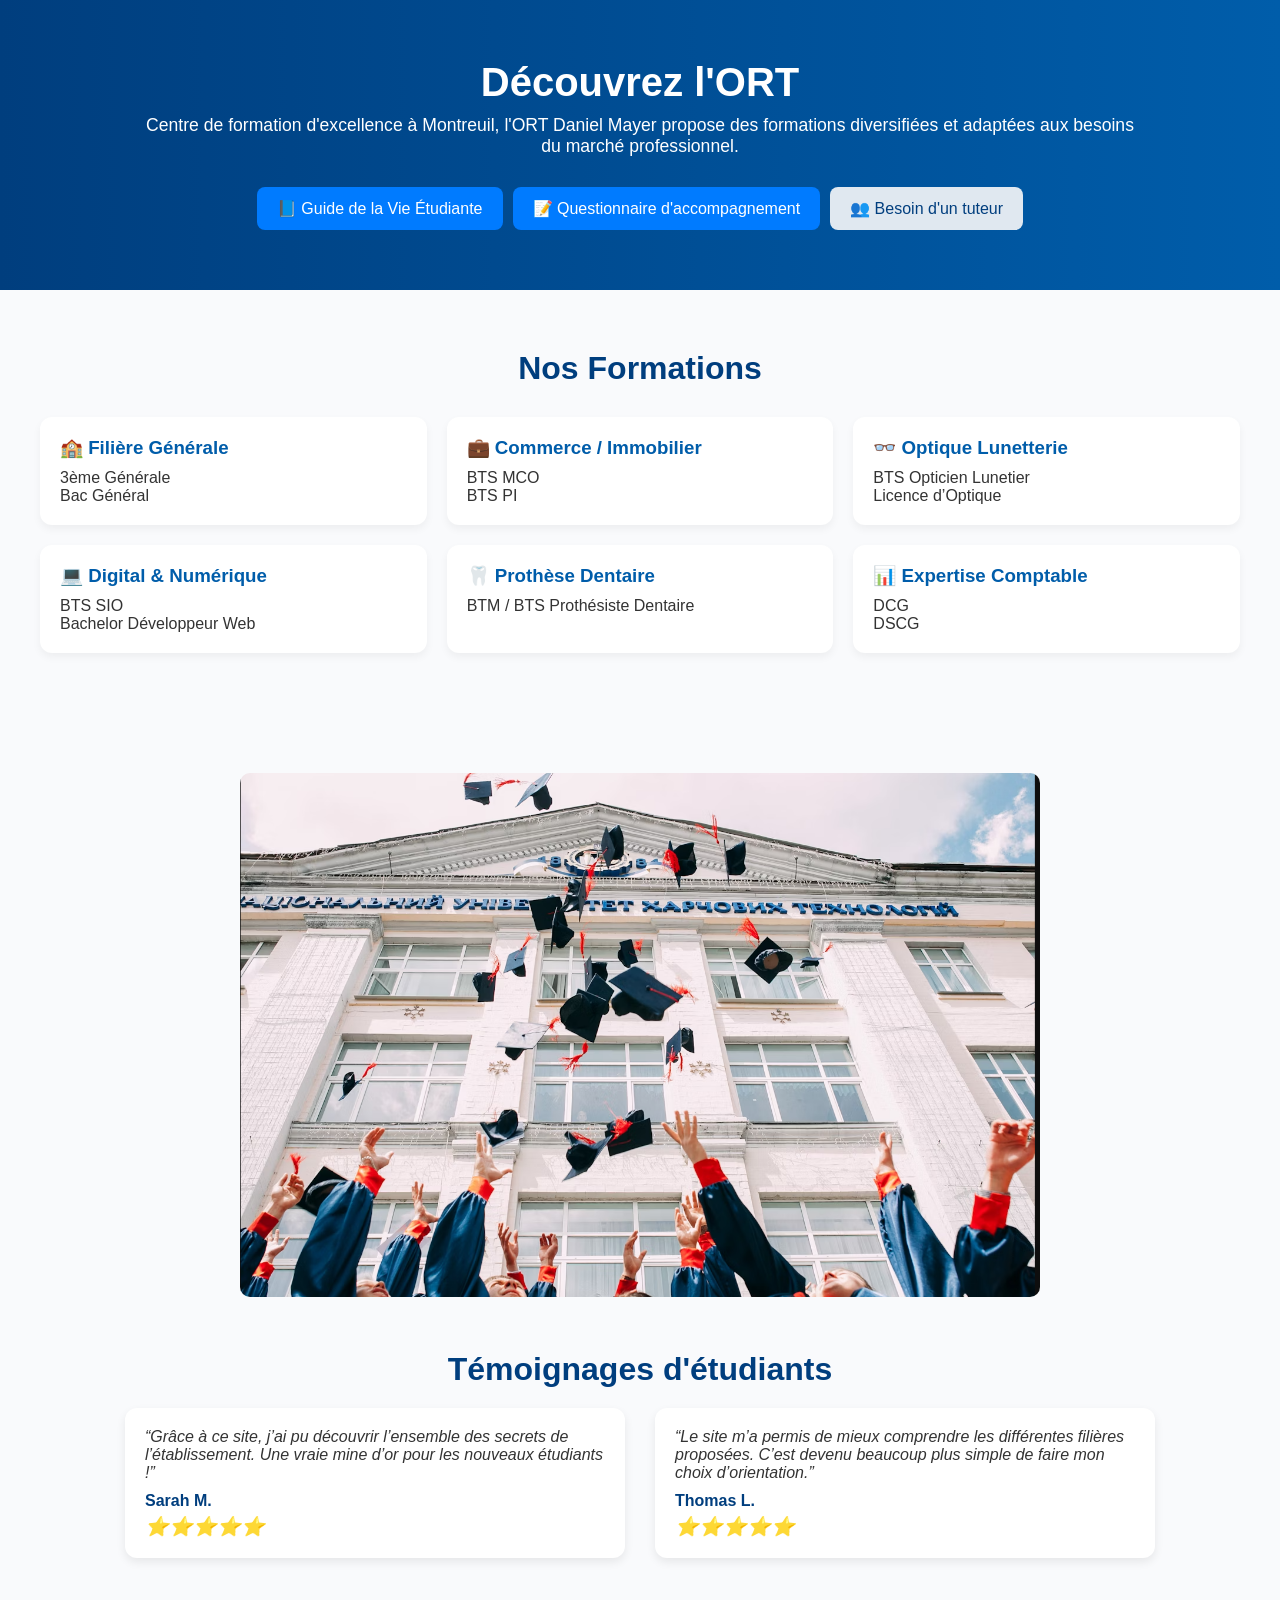
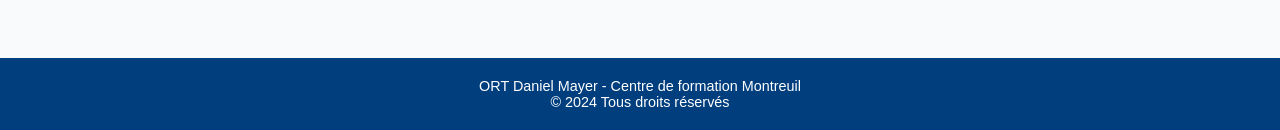
==== HTML/bienvenue.html @ fadaf220 "upt" ====
<!DOCTYPE html>
<html lang="fr">
<head>
  <meta charset="UTF-8" />
  <meta name="viewport" content="width=device-width, initial-scale=1.0" />
  <title>ORT Montreuil</title>
  <link rel="stylesheet" href="../CSS/style.css" />
</head>
<body>

  <header class="hero">
    <h1>Découvrez l'ORT</h1>
    <p>
      Centre de formation d'excellence à Montreuil, l'ORT Daniel Mayer propose des formations diversifiées et adaptées aux besoins du marché professionnel.
    </p>
    <div class="cta-buttons">
      <a href="#" class="btn">📘 Guide de la Vie Étudiante</a>
      <a href="#" class="btn">📝 Questionnaire d'accompagnement</a>
      <a href="#" class="btn secondary">👥 Besoin d'un tuteur</a>
    </div>
  </header>

  <section class="formations">
    <h2>Nos Formations</h2>
    <div class="cards">
      <div class="card">
        <h3>🏫 Filière Générale</h3>
        <p>3ème Générale<br>Bac Général</p>
      </div>
      <div class="card">
        <h3>💼 Commerce / Immobilier</h3>
        <p>BTS MCO<br>BTS PI</p>
      </div>
      <div class="card">
        <h3>👓 Optique Lunetterie</h3>
        <p>BTS Opticien Lunetier<br>Licence d’Optique</p>
      </div>
      <div class="card">
        <h3>💻 Digital & Numérique</h3>
        <p>BTS SIO<br>Bachelor Développeur Web</p>
      </div>
      <div class="card">
        <h3>🦷 Prothèse Dentaire</h3>
        <p>BTM / BTS Prothésiste Dentaire</p>
      </div>
      <div class="card">
        <h3>📊 Expertise Comptable</h3>
        <p>DCG<br>DSCG</p>
      </div>
    </div>
  </section>
  <section class="temoignages">
  <img src="../IMG/Capture d'écran 2025-05-14 122401.png" alt="Remise de diplômes" class="temo-photo">
  
  <h2>Témoignages d'étudiants</h2>

  <div class="temo-cards">
    <div class="temo-card">
      <p>“Grâce à ce site, j’ai pu découvrir l’ensemble des secrets de l’établissement. Une vraie mine d’or pour les nouveaux étudiants !”</p>
      <strong>Sarah M.</strong>
      <div class="stars">⭐⭐⭐⭐⭐</div>
    </div>

    <div class="temo-card">
      <p>“Le site m’a permis de mieux comprendre les différentes filières proposées. C’est devenu beaucoup plus simple de faire mon choix d’orientation.”</p>
      <strong>Thomas L.</strong>
      <div class="stars">⭐⭐⭐⭐⭐</div>
    </div>
  </div>
</section>


  <footer>
    <p>ORT Daniel Mayer - Centre de formation Montreuil</p>
    <p>&copy; 2024 Tous droits réservés</p>
  </footer>

</body>
</html>
---- CSS/style.css ----
/* Reset de base */
* {
  margin: 0;
  padding: 0;
  box-sizing: border-box;
}

body {
  font-family: 'Segoe UI', sans-serif;
  background-color: #f9fafc;
  color: #333;
}

/* Bandeau principal */
.hero {
  background: linear-gradient(90deg, #003e7e, #005DAA);
  color: white;
  padding: 60px 20px;
  text-align: center;
}

.hero h1 {
  font-size: 2.5rem;
  margin-bottom: 10px;
}

.hero p {
  font-size: 1.1rem;
  max-width: 1000px; /* élargi */
  margin: 0 auto 30px;
}

.cta-buttons {
  display: flex;
  flex-wrap: wrap;
  gap: 10px;
  justify-content: center;
}

.btn {
  background-color: #007BFF;
  color: white;
  padding: 12px 20px;
  border-radius: 8px;
  text-decoration: none;
  font-weight: 500;
  transition: background 0.3s ease;
}

.btn:hover {
  background-color: #005DAA;
}

.btn.secondary {
  background-color: #e0e8f0;
  color: #003e7e;
}

/* Section Formations */
.formations {
  padding: 60px 20px;
  text-align: center;
}

.formations h2 {
  font-size: 2rem;
  color: #003e7e;
  margin-bottom: 30px;
}

.cards {
  display: grid;
  grid-template-columns: repeat(auto-fit, minmax(300px, 1fr)); /* plus large */
  gap: 20px;
  max-width: 1300px; /* élargi */
  margin: 0 auto;
  padding: 0 20px;
}

.card {
  background-color: #fff;
  border-radius: 12px;
  padding: 20px;
  box-shadow: 0 4px 8px rgba(0,0,0,0.05);
  text-align: left;
}

.card h3 {
  color: #005DAA;
  margin-bottom: 10px;
}

/* Témoignages */
.temoignages {
  padding: 60px 20px;
  text-align: center;
  background-color: #f9fafc;
}

.temoignages h2 {
  color: #003e7e;
  font-size: 2rem;
  margin: 20px 0;
}

.temo-photo {
  width: 100%;
  max-width: 800px;
  border-radius: 10px;
  margin-bottom: 30px;
  object-fit: cover;
  height: auto;
}

.temo-cards {
  display: flex;
  flex-wrap: wrap;
  gap: 30px;
  justify-content: center;
  max-width: 1300px; /* élargi */
  margin: 0 auto;
  padding: 0 20px;
}

.temo-card {
  background-color: #fff;
  max-width: 500px; /* élargi légèrement */
  padding: 20px;
  border-radius: 12px;
  box-shadow: 0 4px 10px rgba(0,0,0,0.08);
  text-align: left;
  font-style: italic;
}

.temo-card strong {
  display: block;
  margin-top: 10px;
  font-style: normal;
  color: #003e7e;
}

.stars {
  color: #f6b600;
  font-size: 1.2rem;
  margin-top: 5px;
}

/* Footer */
footer {
  background-color: #003e7e;
  color: white;
  text-align: center;
  padding: 20px 10px;
  margin-top: 40px;
  font-size: 0.9rem;
}

/* Responsive */
@media (max-width: 600px) {
  .hero h1 {
    font-size: 2rem;
  }

  .btn {
    width: 100%;
    text-align: center;
  }

  .temo-cards {
    flex-direction: column;
    align-items: center;
  }
}
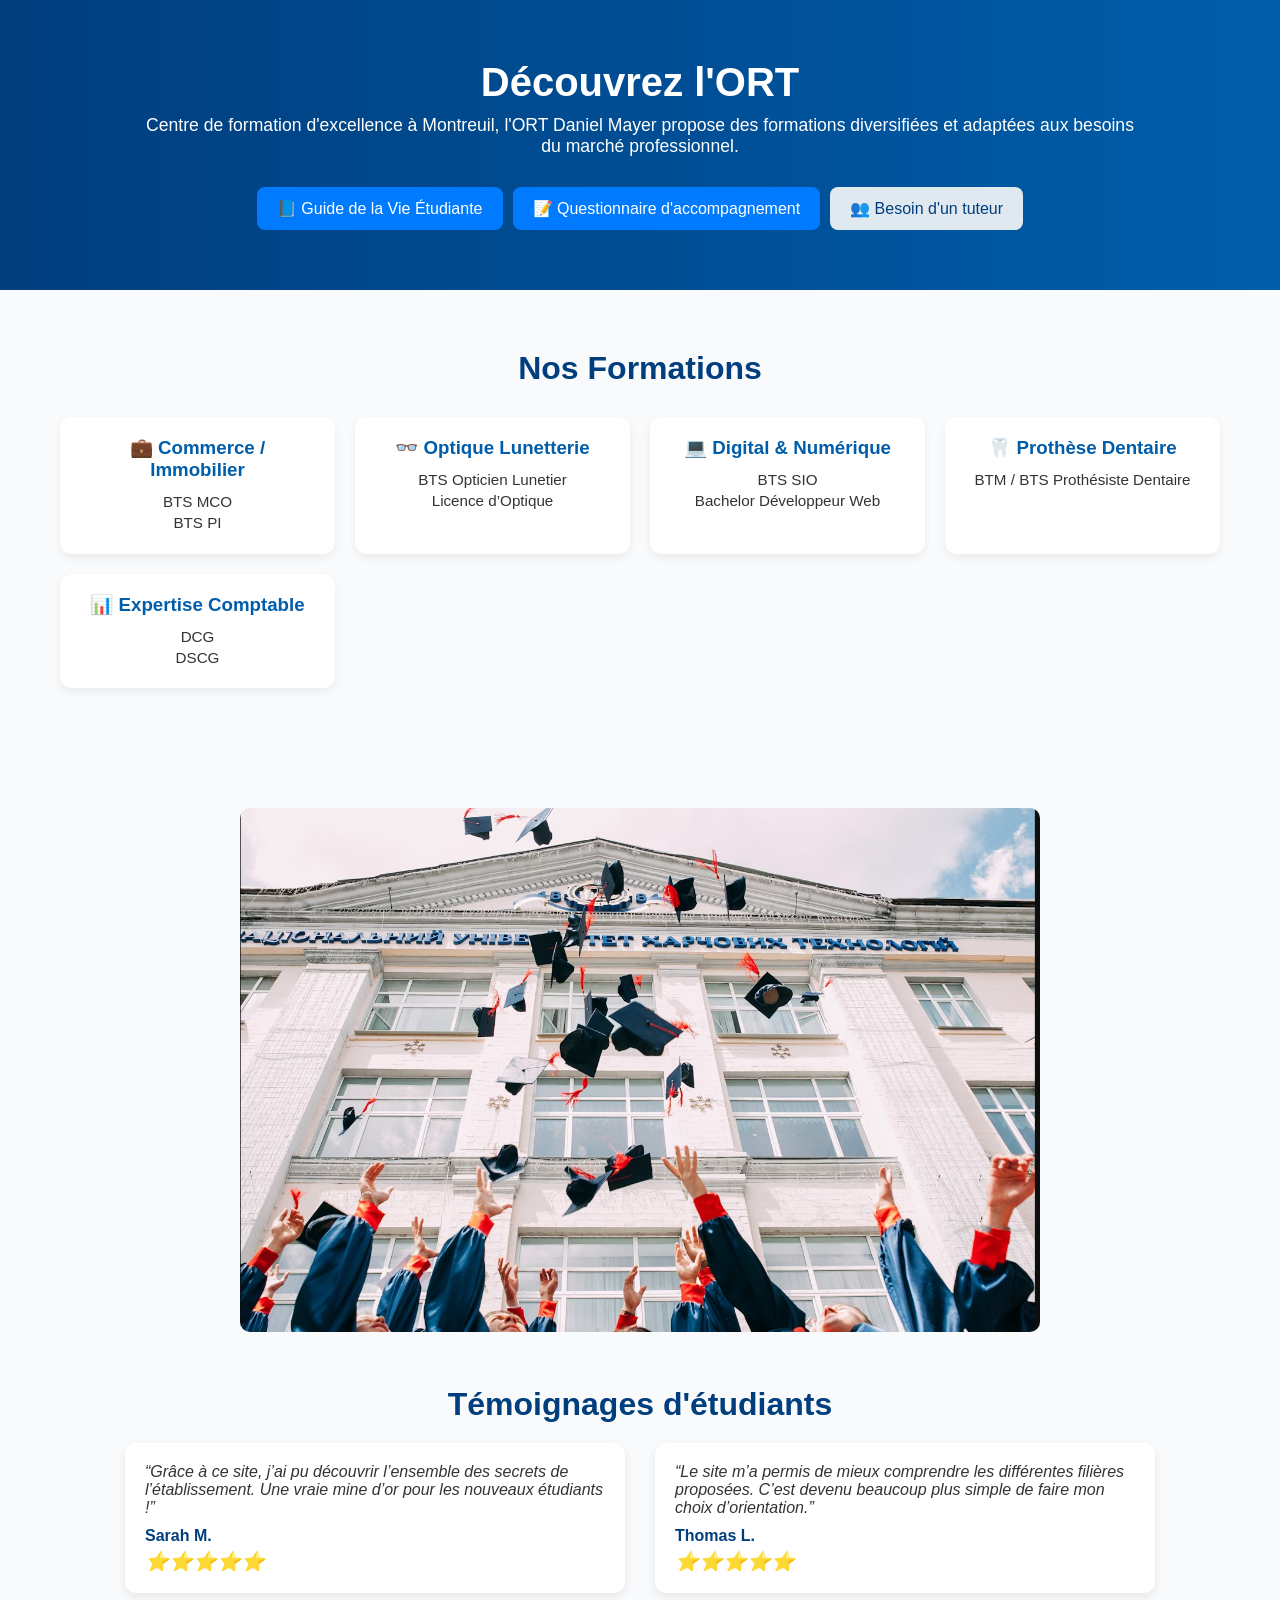
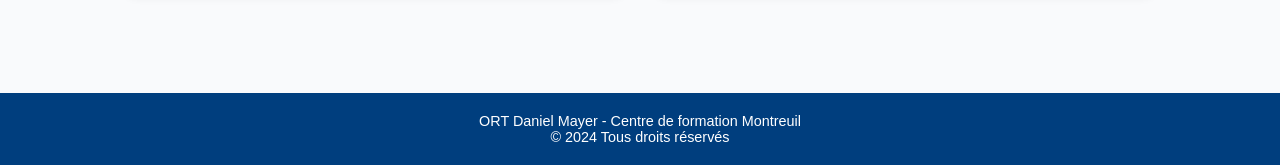
==== commit 13b4f5ab: "upt" ====
--- a/HTML/bienvenue.html
+++ b/HTML/bienvenue.html
@@ -4,7 +4,7 @@
   <meta charset="UTF-8" />
   <meta name="viewport" content="width=device-width, initial-scale=1.0" />
   <title>ORT Montreuil</title>
-  <link rel="stylesheet" href="../CSS/style.css" />
+  <link rel="stylesheet" href="../CSS/bienvenue.css" />
 </head>
 <body>
 
@@ -14,41 +14,44 @@
       Centre de formation d'excellence à Montreuil, l'ORT Daniel Mayer propose des formations diversifiées et adaptées aux besoins du marché professionnel.
     </p>
     <div class="cta-buttons">
-      <a href="#" class="btn">📘 Guide de la Vie Étudiante</a>
-      <a href="#" class="btn">📝 Questionnaire d'accompagnement</a>
-      <a href="#" class="btn secondary">👥 Besoin d'un tuteur</a>
+      <a href="../HTML/vieetudiante.html" class="btn">📘 Guide de la Vie Étudiante</a>
+      <a href="../HTML/questionnaire.html" class="btn">📝 Questionnaire d'accompagnement</a>
+      <a href="../HTML/tuteur.html" class="btn secondary">👥 Besoin d'un tuteur</a>
     </div>
   </header>
 
-  <section class="formations">
-    <h2>Nos Formations</h2>
-    <div class="cards">
-      <div class="card">
-        <h3>🏫 Filière Générale</h3>
-        <p>3ème Générale<br>Bac Général</p>
-      </div>
-      <div class="card">
-        <h3>💼 Commerce / Immobilier</h3>
-        <p>BTS MCO<br>BTS PI</p>
-      </div>
-      <div class="card">
-        <h3>👓 Optique Lunetterie</h3>
-        <p>BTS Opticien Lunetier<br>Licence d’Optique</p>
-      </div>
-      <div class="card">
-        <h3>💻 Digital & Numérique</h3>
-        <p>BTS SIO<br>Bachelor Développeur Web</p>
-      </div>
-      <div class="card">
-        <h3>🦷 Prothèse Dentaire</h3>
-        <p>BTM / BTS Prothésiste Dentaire</p>
-      </div>
-      <div class="card">
-        <h3>📊 Expertise Comptable</h3>
-        <p>DCG<br>DSCG</p>
-      </div>
-    </div>
-  </section>
+<section class="formations">
+  <h2>Nos Formations</h2>
+  <div class="cards">
+    <a href="../HTML/commerce.html" class="card">
+      <h3>💼 Commerce / Immobilier</h3>
+      <p>BTS MCO<br>BTS PI</p>
+    </a>
+
+    <a href="../HTML/optique.html" class="card">
+      <h3>👓 Optique Lunetterie</h3>
+      <p>BTS Opticien Lunetier<br>Licence d’Optique</p>
+    </a>
+
+    <a href="../HTML/numerique.html" class="card">
+      <h3>💻 Digital & Numérique</h3>
+      <p>BTS SIO<br>Bachelor Développeur Web</p>
+    </a>
+
+    <a href="../HTML/prothese.html" class="card">
+      <h3>🦷 Prothèse Dentaire</h3>
+      <p>BTM / BTS Prothésiste Dentaire</p>
+    </a>
+
+    <a href="../HTML/compta.html" class="card">
+      <h3>📊 Expertise Comptable</h3>
+      <p>DCG<br>DSCG</p>
+    </a>
+  </div>
+</section>
+
+
+
   <section class="temoignages">
   <img src="../IMG/Capture d'écran 2025-05-14 122401.png" alt="Remise de diplômes" class="temo-photo">
   
--- a/CSS/bienvenue.css
+++ b/CSS/bienvenue.css
@@ -0,0 +1,187 @@
+/* Reset de base */
+* {
+  margin: 0;
+  padding: 0;
+  box-sizing: border-box;
+}
+
+body {
+  font-family: 'Segoe UI', sans-serif;
+  background-color: #f9fafc;
+  color: #333;
+}
+
+/* Bandeau principal */
+.hero {
+  background: linear-gradient(90deg, #003e7e, #005DAA);
+  color: white;
+  padding: 60px 20px;
+  text-align: center;
+}
+
+.hero h1 {
+  font-size: 2.5rem;
+  margin-bottom: 10px;
+}
+
+.hero p {
+  font-size: 1.1rem;
+  max-width: 1000px;
+  margin: 0 auto 30px;
+}
+
+.cta-buttons {
+  display: flex;
+  flex-wrap: wrap;
+  gap: 10px;
+  justify-content: center;
+}
+
+.btn {
+  background-color: #007BFF;
+  color: white;
+  padding: 12px 20px;
+  border-radius: 8px;
+  text-decoration: none;
+  font-weight: 500;
+  transition: background 0.3s ease;
+}
+
+.btn:hover {
+  background-color: #005DAA;
+}
+
+.btn.secondary {
+  background-color: #e0e8f0;
+  color: #003e7e;
+}
+
+/* Section Formations */
+.formations {
+  padding: 60px 20px;
+  text-align: center;
+}
+
+.formations h2 {
+  font-size: 2rem;
+  color: #003e7e;
+  margin-bottom: 30px;
+}
+
+.cards {
+  display: grid;
+  grid-template-columns: repeat(auto-fit, minmax(260px, 1fr));
+  gap: 20px;
+  max-width: 1200px;
+  margin: 0 auto;
+  padding: 0 20px;
+}
+
+.cards a.card {
+  display: block;
+  background-color: #fff;
+  padding: 20px;
+  border-radius: 12px;
+  box-shadow: 0 4px 8px rgba(0,0,0,0.06);
+  text-decoration: none;
+  color: inherit;
+  transition: transform 0.2s ease, box-shadow 0.2s ease;
+}
+
+.cards a.card:hover {
+  transform: scale(1.03);
+  box-shadow: 0 6px 16px rgba(0,0,0,0.1);
+  cursor: pointer;
+}
+
+.cards a.card h3 {
+  margin-bottom: 10px;
+  color: #005DAA;
+}
+
+.cards a.card p {
+  font-size: 0.95rem;
+  line-height: 1.4;
+}
+
+/* Témoignages */
+.temoignages {
+  padding: 60px 20px;
+  text-align: center;
+  background-color: #f9fafc;
+}
+
+.temoignages h2 {
+  color: #003e7e;
+  font-size: 2rem;
+  margin: 20px 0;
+}
+
+.temo-photo {
+  width: 100%;
+  max-width: 800px;
+  border-radius: 10px;
+  margin-bottom: 30px;
+  object-fit: cover;
+  height: auto;
+}
+
+.temo-cards {
+  display: flex;
+  flex-wrap: wrap;
+  gap: 30px;
+  justify-content: center;
+  max-width: 1300px;
+  margin: 0 auto;
+  padding: 0 20px;
+}
+
+.temo-card {
+  background-color: #fff;
+  max-width: 500px;
+  padding: 20px;
+  border-radius: 12px;
+  box-shadow: 0 4px 10px rgba(0,0,0,0.08);
+  text-align: left;
+  font-style: italic;
+}
+
+.temo-card strong {
+  display: block;
+  margin-top: 10px;
+  font-style: normal;
+  color: #003e7e;
+}
+
+.stars {
+  color: #f6b600;
+  font-size: 1.2rem;
+  margin-top: 5px;
+}
+
+/* Footer */
+footer {
+  background-color: #003e7e;
+  color: white;
+  text-align: center;
+  padding: 20px 10px;
+  margin-top: 40px;
+  font-size: 0.9rem;
+}
+
+/* Responsive */
+@media (max-width: 600px) {
+  .hero h1 {
+    font-size: 2rem;
+  }
+
+  .btn {
+    width: 100%;
+    text-align: center;
+  }
+
+  .temo-cards {
+    flex-direction: column;
+    align-items: center;
+  }
+}
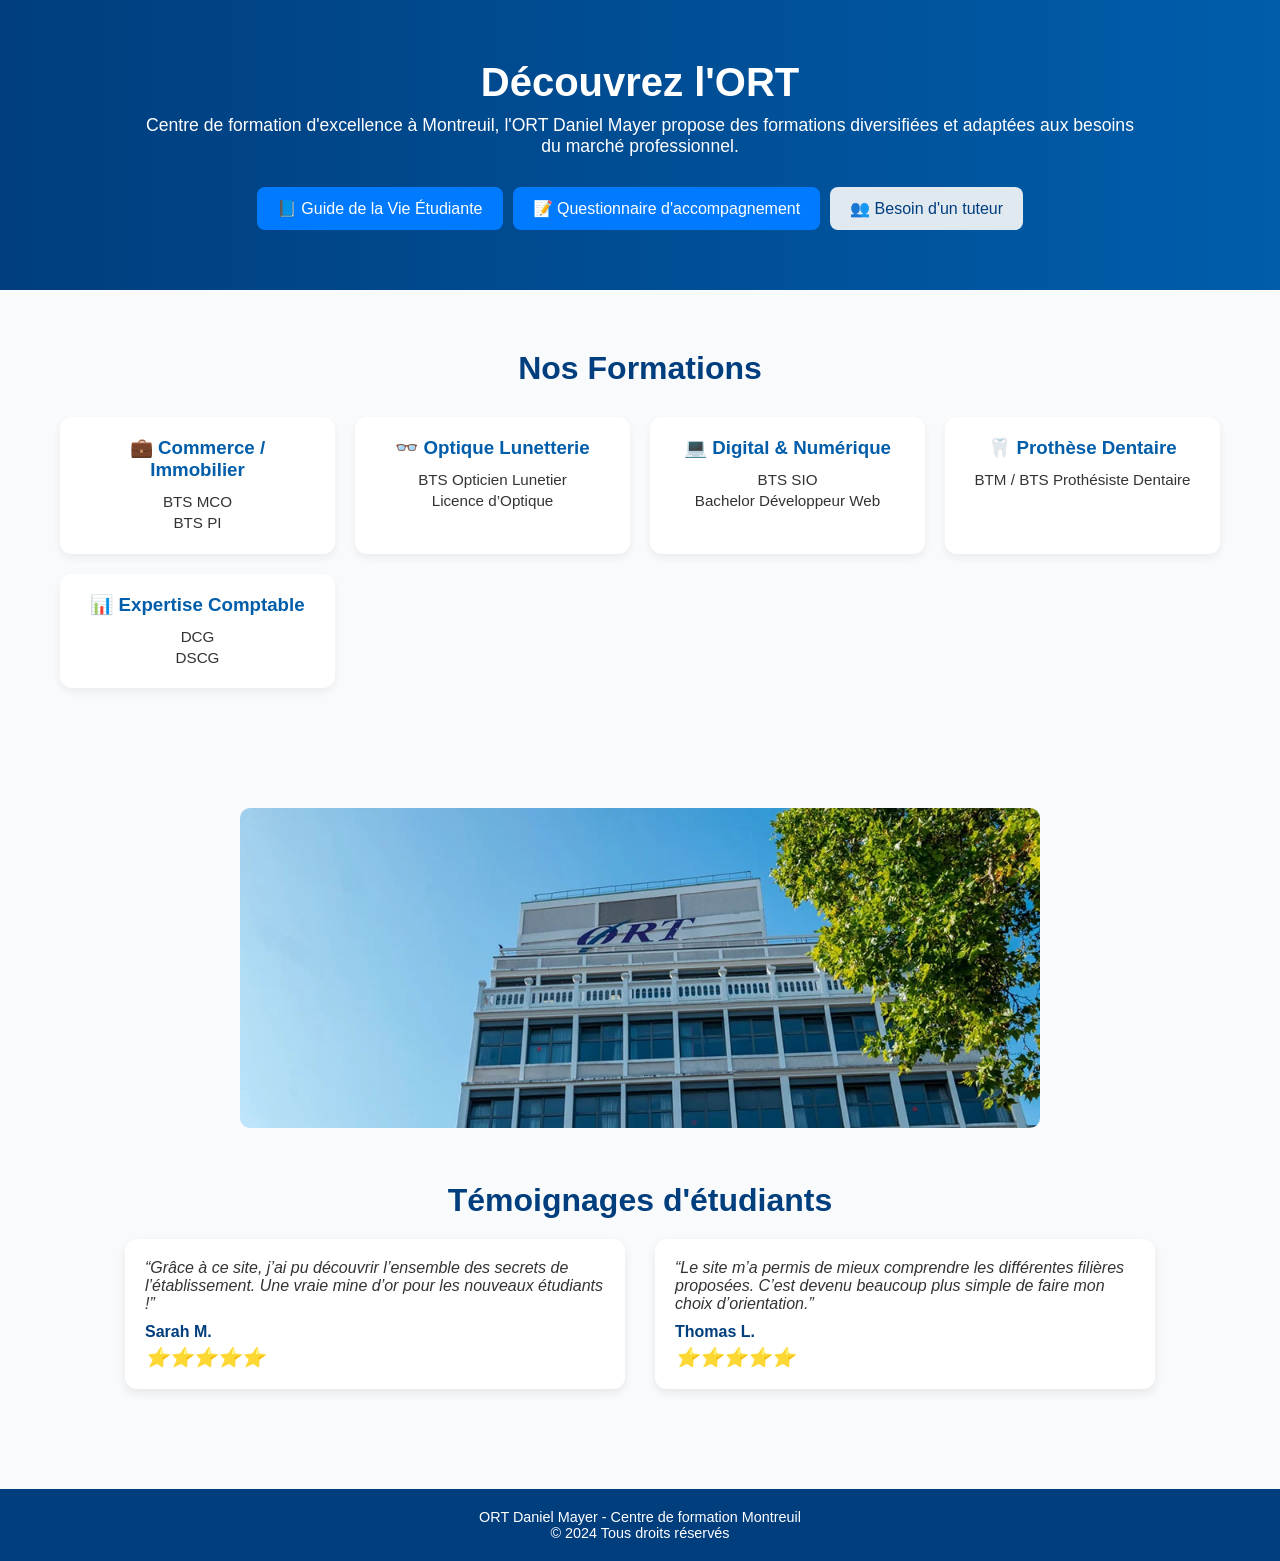
==== commit 0646b375: "upt" ====
--- a/HTML/bienvenue.html
+++ b/HTML/bienvenue.html
@@ -53,7 +53,7 @@
 
 
   <section class="temoignages">
-  <img src="../IMG/Capture d'écran 2025-05-14 122401.png" alt="Remise de diplômes" class="temo-photo">
+  <img src="../IMG/ORT-Montreuil-Etablissement.webp" alt="Remise de diplômes" class="temo-photo">
   
   <h2>Témoignages d'étudiants</h2>
 
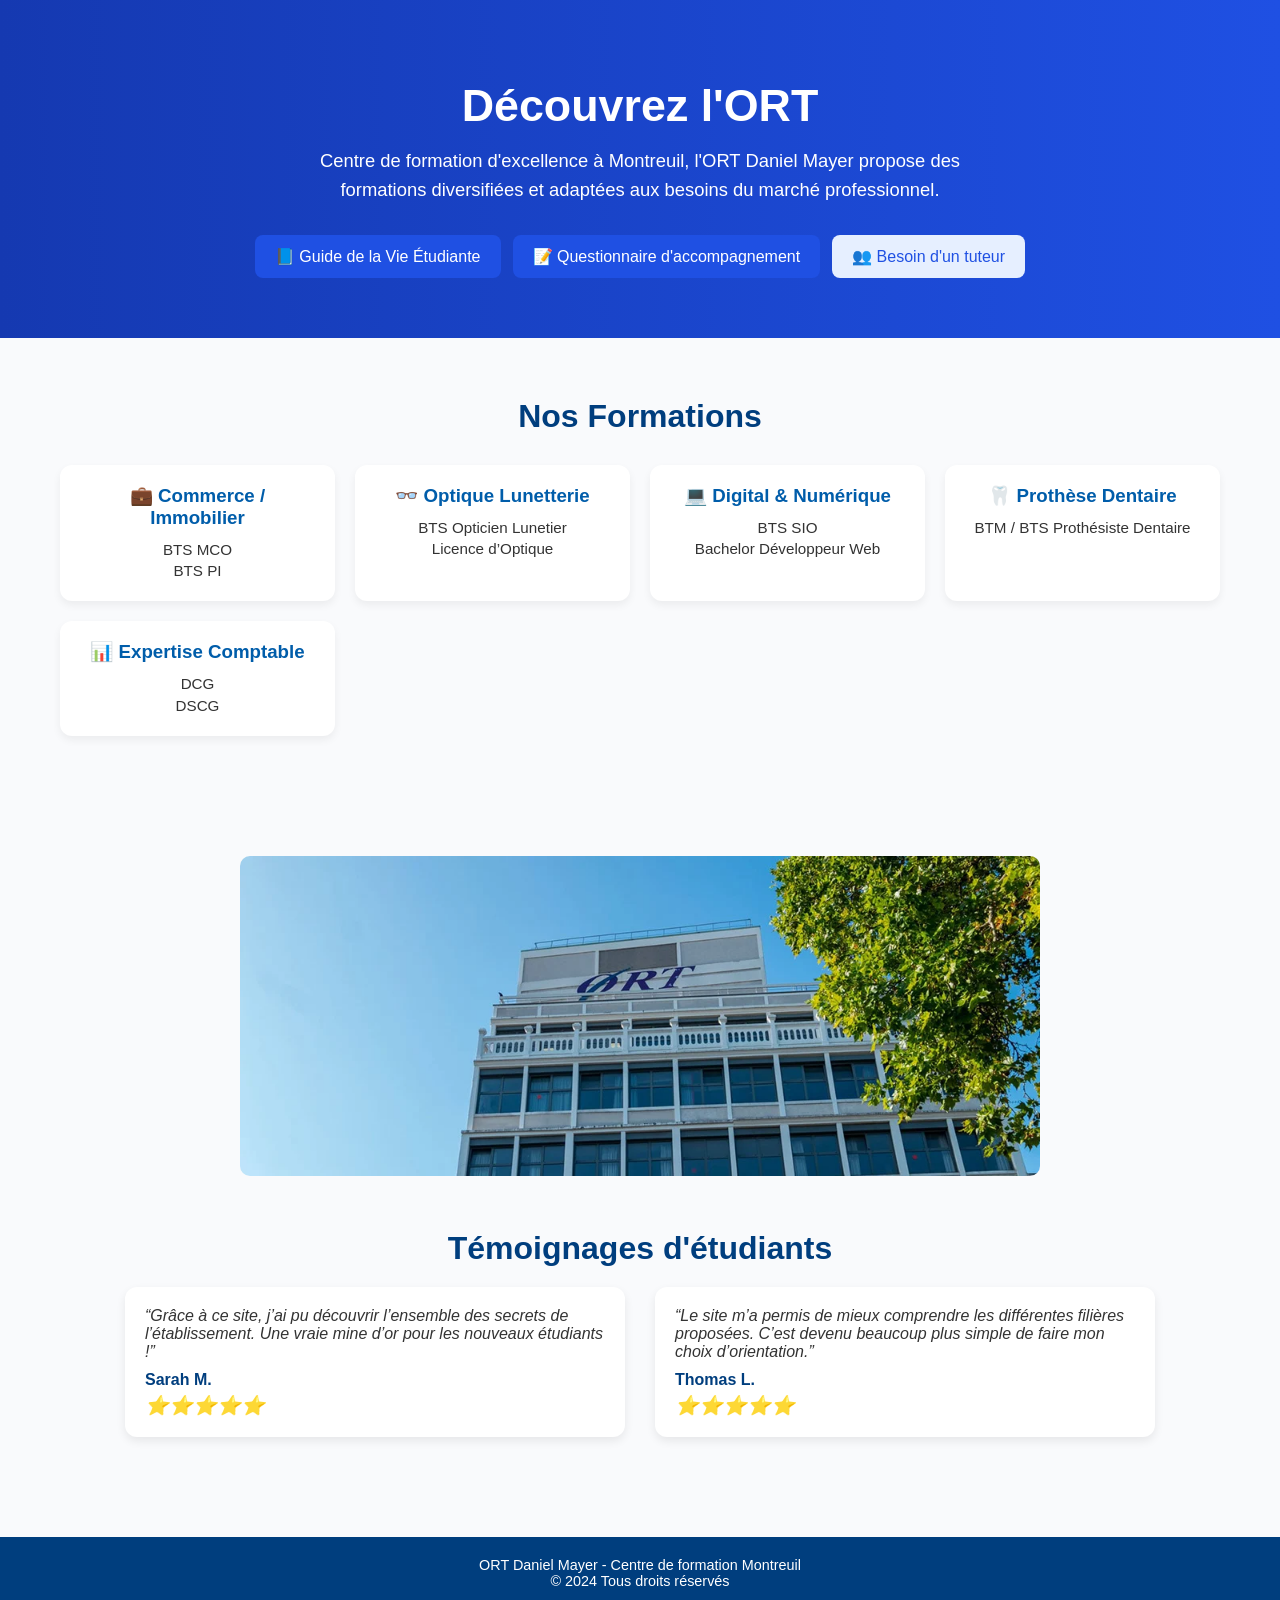
==== commit 05f017f4: "upt" ====
--- a/HTML/bienvenue.html
+++ b/HTML/bienvenue.html
@@ -9,69 +9,61 @@
 <body>
 
   <header class="hero">
-    <h1>Découvrez l'ORT</h1>
-    <p>
-      Centre de formation d'excellence à Montreuil, l'ORT Daniel Mayer propose des formations diversifiées et adaptées aux besoins du marché professionnel.
-    </p>
-    <div class="cta-buttons">
-      <a href="../HTML/vieetudiante.html" class="btn">📘 Guide de la Vie Étudiante</a>
-      <a href="../HTML/questionnaire.html" class="btn">📝 Questionnaire d'accompagnement</a>
-      <a href="../HTML/tuteur.html" class="btn secondary">👥 Besoin d'un tuteur</a>
+    <div class="hero-content">
+      <h1>Découvrez l'ORT</h1>
+      <p>
+        Centre de formation d'excellence à Montreuil, l'ORT Daniel Mayer propose des formations diversifiées et adaptées aux besoins du marché professionnel.
+      </p>
+      <div class="cta-buttons">
+        <a href="../HTML/vieetudiante.html" class="btn">📘 Guide de la Vie Étudiante</a>
+        <a href="../HTML/questionnaire.html" class="btn">📝 Questionnaire d'accompagnement</a>
+        <a href="../HTML/tuteur.html" class="btn secondary">👥 Besoin d'un tuteur</a>
+      </div>
     </div>
   </header>
 
-<section class="formations">
-  <h2>Nos Formations</h2>
-  <div class="cards">
-    <a href="../HTML/commerce.html" class="card">
-      <h3>💼 Commerce / Immobilier</h3>
-      <p>BTS MCO<br>BTS PI</p>
-    </a>
-
-    <a href="../HTML/optique.html" class="card">
-      <h3>👓 Optique Lunetterie</h3>
-      <p>BTS Opticien Lunetier<br>Licence d’Optique</p>
-    </a>
-
-    <a href="../HTML/numerique.html" class="card">
-      <h3>💻 Digital & Numérique</h3>
-      <p>BTS SIO<br>Bachelor Développeur Web</p>
-    </a>
-
-    <a href="../HTML/prothese.html" class="card">
-      <h3>🦷 Prothèse Dentaire</h3>
-      <p>BTM / BTS Prothésiste Dentaire</p>
-    </a>
-
-    <a href="../HTML/compta.html" class="card">
-      <h3>📊 Expertise Comptable</h3>
-      <p>DCG<br>DSCG</p>
-    </a>
-  </div>
-</section>
-
-
+  <section class="formations">
+    <h2>Nos Formations</h2>
+    <div class="cards">
+      <a href="../HTML/commerce.html" class="card">
+        <h3>💼 Commerce / Immobilier</h3>
+        <p>BTS MCO<br>BTS PI</p>
+      </a>
+      <a href="../HTML/optique.html" class="card">
+        <h3>👓 Optique Lunetterie</h3>
+        <p>BTS Opticien Lunetier<br>Licence d’Optique</p>
+      </a>
+      <a href="../HTML/numerique.html" class="card">
+        <h3>💻 Digital & Numérique</h3>
+        <p>BTS SIO<br>Bachelor Développeur Web</p>
+      </a>
+      <a href="../HTML/prothese.html" class="card">
+        <h3>🦷 Prothèse Dentaire</h3>
+        <p>BTM / BTS Prothésiste Dentaire</p>
+      </a>
+      <a href="../HTML/compta.html" class="card">
+        <h3>📊 Expertise Comptable</h3>
+        <p>DCG<br>DSCG</p>
+      </a>
+    </div>
+  </section>
 
   <section class="temoignages">
-  <img src="../IMG/ORT-Montreuil-Etablissement.webp" alt="Remise de diplômes" class="temo-photo">
-  
-  <h2>Témoignages d'étudiants</h2>
-
-  <div class="temo-cards">
-    <div class="temo-card">
-      <p>“Grâce à ce site, j’ai pu découvrir l’ensemble des secrets de l’établissement. Une vraie mine d’or pour les nouveaux étudiants !”</p>
-      <strong>Sarah M.</strong>
-      <div class="stars">⭐⭐⭐⭐⭐</div>
+    <img src="../IMG/ORT-Montreuil-Etablissement.webp" alt="Remise de diplômes" class="temo-photo" />
+    <h2>Témoignages d'étudiants</h2>
+    <div class="temo-cards">
+      <div class="temo-card">
+        <p>“Grâce à ce site, j’ai pu découvrir l’ensemble des secrets de l’établissement. Une vraie mine d’or pour les nouveaux étudiants !”</p>
+        <strong>Sarah M.</strong>
+        <div class="stars">⭐⭐⭐⭐⭐</div>
+      </div>
+      <div class="temo-card">
+        <p>“Le site m’a permis de mieux comprendre les différentes filières proposées. C’est devenu beaucoup plus simple de faire mon choix d’orientation.”</p>
+        <strong>Thomas L.</strong>
+        <div class="stars">⭐⭐⭐⭐⭐</div>
+      </div>
     </div>
-
-    <div class="temo-card">
-      <p>“Le site m’a permis de mieux comprendre les différentes filières proposées. C’est devenu beaucoup plus simple de faire mon choix d’orientation.”</p>
-      <strong>Thomas L.</strong>
-      <div class="stars">⭐⭐⭐⭐⭐</div>
-    </div>
-  </div>
-</section>
-
+  </section>
 
   <footer>
     <p>ORT Daniel Mayer - Centre de formation Montreuil</p>
--- a/CSS/bienvenue.css
+++ b/CSS/bienvenue.css
@@ -11,49 +11,57 @@
   color: #333;
 }
 
-/* Bandeau principal */
+/* Bandeau principal parfaitement centré */
 .hero {
-  background: linear-gradient(90deg, #003e7e, #005DAA);
+  background: linear-gradient(to right, #1539b1, #1f50e3);
   color: white;
-  padding: 60px 20px;
+  padding: 80px 20px 60px;
+}
+
+.hero-content {
+  max-width: 1100px;
+  margin: 0 auto;
   text-align: center;
 }
 
 .hero h1 {
-  font-size: 2.5rem;
-  margin-bottom: 10px;
+  font-size: 2.8rem;
+  font-weight: bold;
+  margin-bottom: 15px;
 }
 
 .hero p {
-  font-size: 1.1rem;
-  max-width: 1000px;
+  font-size: 1.15rem;
+  line-height: 1.6;
+  max-width: 700px;
   margin: 0 auto 30px;
+  text-align: center;
 }
 
 .cta-buttons {
   display: flex;
   flex-wrap: wrap;
-  gap: 10px;
+  gap: 12px;
   justify-content: center;
 }
 
 .btn {
-  background-color: #007BFF;
+  background-color: #1f50e3;
   color: white;
   padding: 12px 20px;
   border-radius: 8px;
+  font-weight: 500;
   text-decoration: none;
-  font-weight: 500;
   transition: background 0.3s ease;
 }
 
 .btn:hover {
-  background-color: #005DAA;
+  background-color: #0c3eb4;
 }
 
 .btn.secondary {
-  background-color: #e0e8f0;
-  color: #003e7e;
+  background-color: #e6efff;
+  color: #1f50e3;
 }
 
 /* Section Formations */
@@ -184,4 +192,8 @@
     flex-direction: column;
     align-items: center;
   }
+
+  .hero-content {
+    text-align: center;
+  }
 }
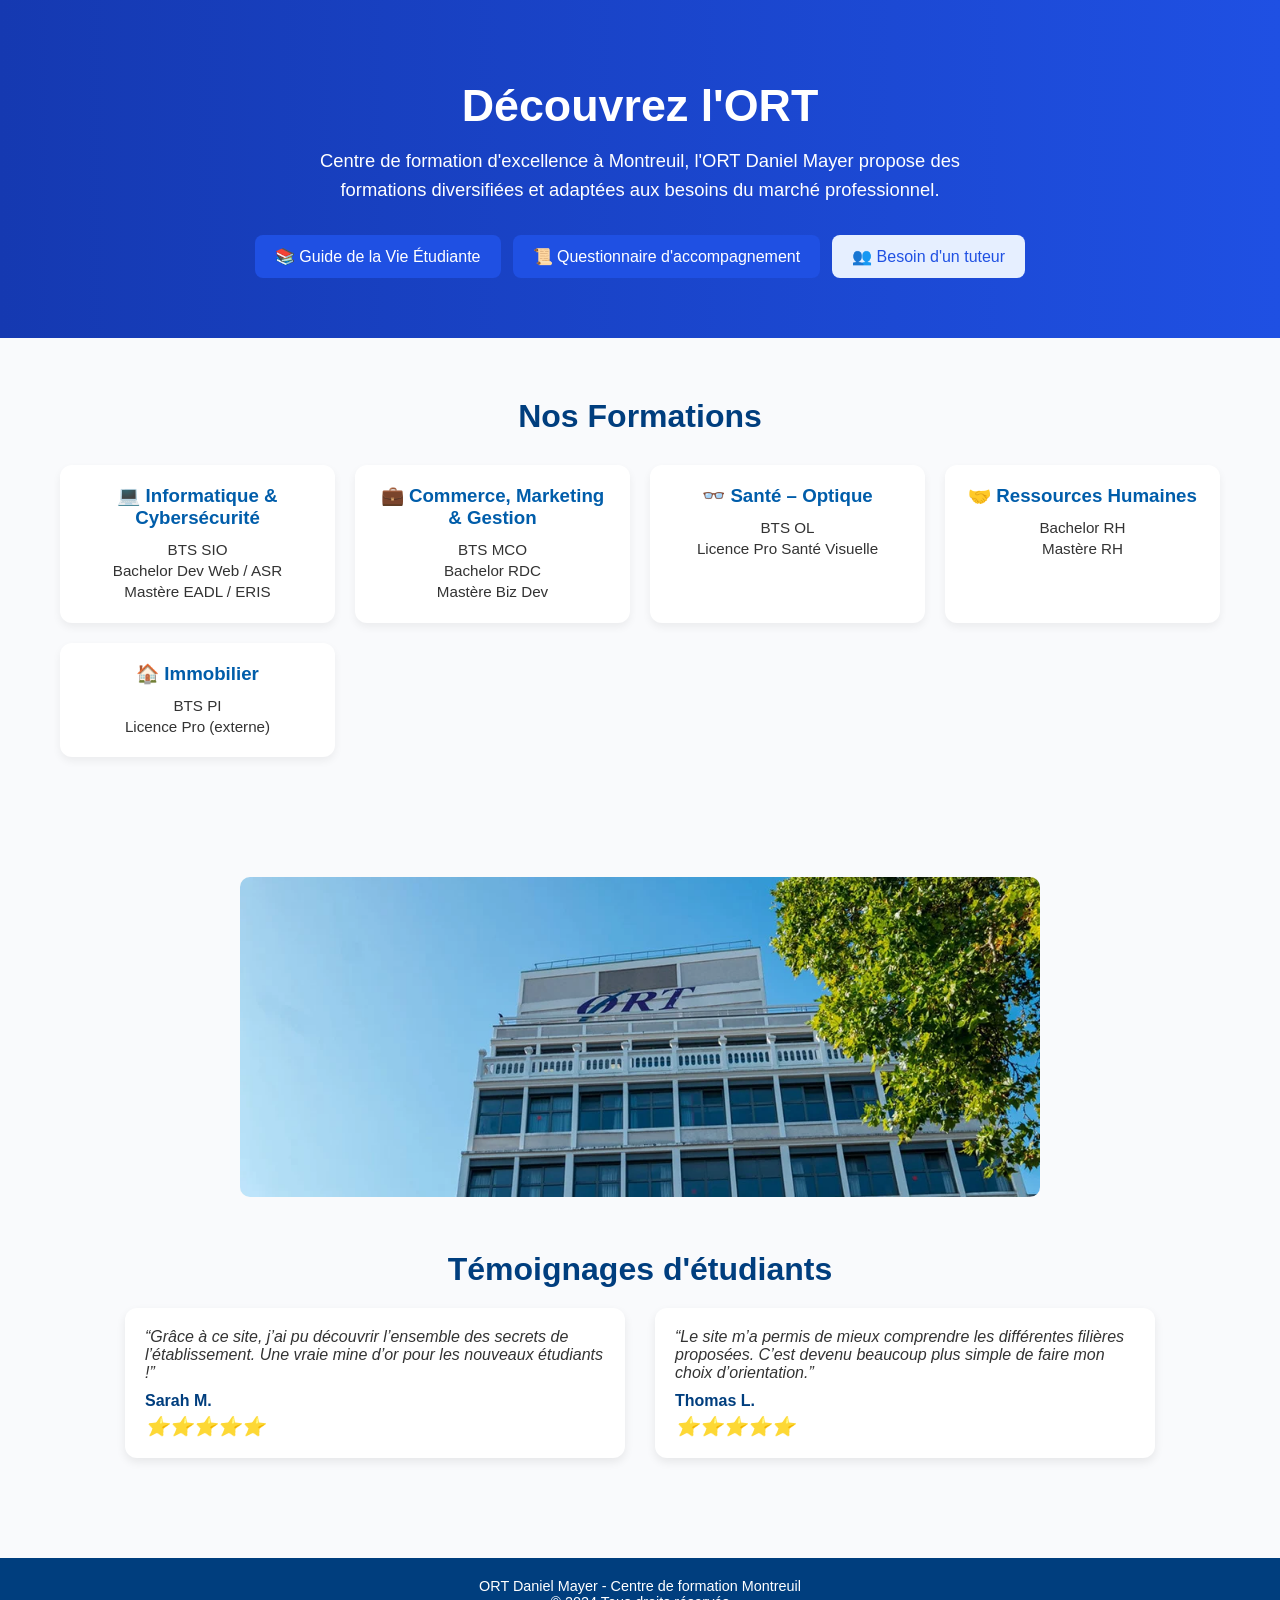
==== commit 8aa62a56: "uopt" ====
--- a/HTML/bienvenue.html
+++ b/HTML/bienvenue.html
@@ -9,14 +9,14 @@
 <body>
 
   <header class="hero">
-    <div class="hero-content">
+    <div class="hero-content">  
       <h1>Découvrez l'ORT</h1>
       <p>
         Centre de formation d'excellence à Montreuil, l'ORT Daniel Mayer propose des formations diversifiées et adaptées aux besoins du marché professionnel.
       </p>
       <div class="cta-buttons">
-        <a href="../HTML/vieetudiante.html" class="btn">📘 Guide de la Vie Étudiante</a>
-        <a href="../HTML/questionnaire.html" class="btn">📝 Questionnaire d'accompagnement</a>
+        <a href="../HTML/vieetudiante.html" class="btn">📚 Guide de la Vie Étudiante</a>
+        <a href="../HTML/questionnaire.html" class="btn">📜 Questionnaire d'accompagnement</a>
         <a href="../HTML/tuteur.html" class="btn secondary">👥 Besoin d'un tuteur</a>
       </div>
     </div>
@@ -25,25 +25,29 @@
   <section class="formations">
     <h2>Nos Formations</h2>
     <div class="cards">
+      <a href="../HTML/informatique.html" class="card">
+        <h3>💻 Informatique & Cybersécurité</h3>
+        <p>BTS SIO<br>Bachelor Dev Web / ASR<br>Mastère EADL / ERIS</p>
+      </a>
+
       <a href="../HTML/commerce.html" class="card">
-        <h3>💼 Commerce / Immobilier</h3>
-        <p>BTS MCO<br>BTS PI</p>
+        <h3>💼 Commerce, Marketing & Gestion</h3>
+        <p>BTS MCO<br>Bachelor RDC<br>Mastère Biz Dev</p>
       </a>
+
       <a href="../HTML/optique.html" class="card">
-        <h3>👓 Optique Lunetterie</h3>
-        <p>BTS Opticien Lunetier<br>Licence d’Optique</p>
+        <h3>👓 Santé – Optique</h3>
+        <p>BTS OL<br>Licence Pro Santé Visuelle</p>
       </a>
-      <a href="../HTML/numerique.html" class="card">
-        <h3>💻 Digital & Numérique</h3>
-        <p>BTS SIO<br>Bachelor Développeur Web</p>
+
+      <a href="../HTML/rh.html" class="card">
+        <h3>🤝 Ressources Humaines</h3>
+        <p>Bachelor RH<br>Mastère RH</p>
       </a>
-      <a href="../HTML/prothese.html" class="card">
-        <h3>🦷 Prothèse Dentaire</h3>
-        <p>BTM / BTS Prothésiste Dentaire</p>
-      </a>
-      <a href="../HTML/compta.html" class="card">
-        <h3>📊 Expertise Comptable</h3>
-        <p>DCG<br>DSCG</p>
+
+      <a href="../HTML/immobilier.html" class="card">
+        <h3>🏠 Immobilier</h3>
+        <p>BTS PI<br>Licence Pro (externe)</p>
       </a>
     </div>
   </section>
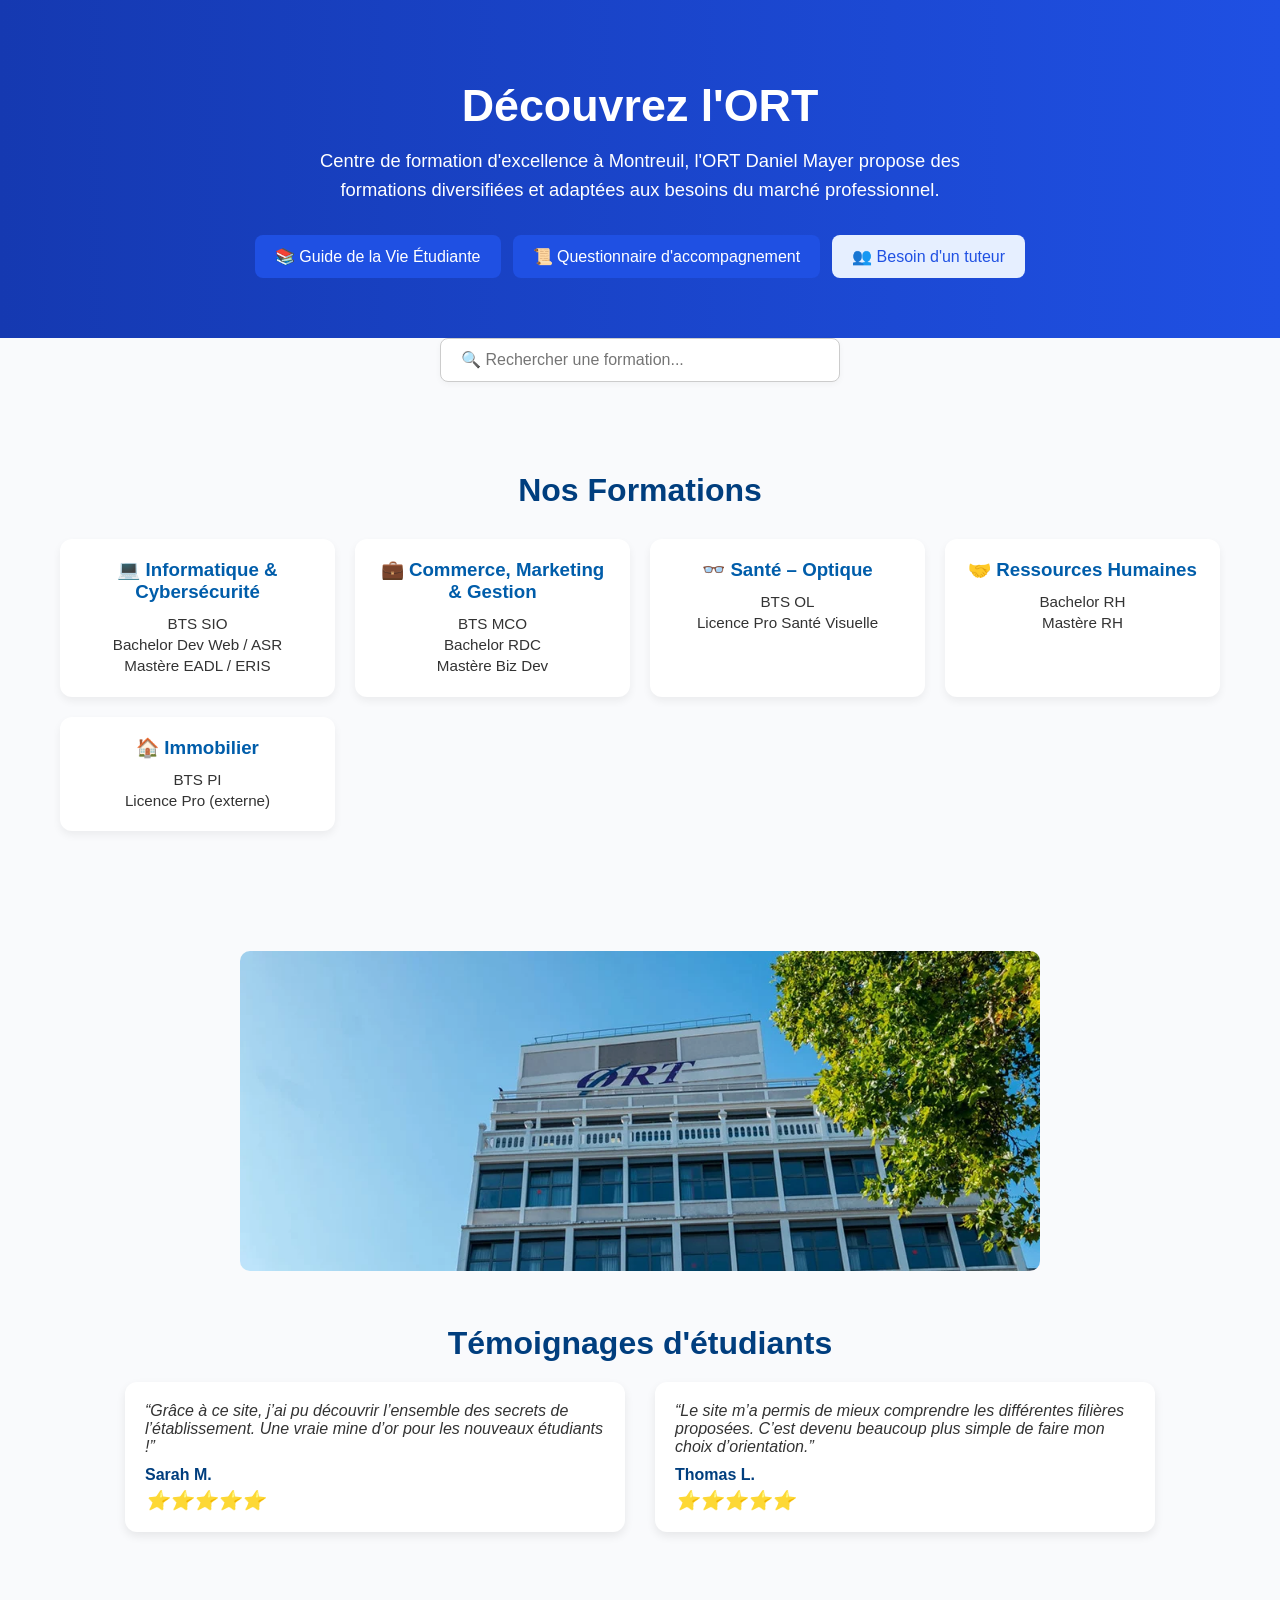
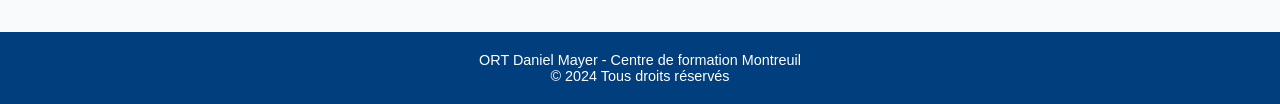
==== commit b66ca1e2: "upt" ====
--- a/HTML/bienvenue.html
+++ b/HTML/bienvenue.html
@@ -7,6 +7,7 @@
   <link rel="stylesheet" href="../CSS/bienvenue.css" />
 </head>
 <body>
+
 
   <header class="hero">
     <div class="hero-content">  
@@ -21,7 +22,21 @@
       </div>
     </div>
   </header>
+<div class="search-bar">
+  <input type="text" id="search" placeholder="🔍 Rechercher une formation...">
+</div>
+<script>
+  const searchInput = document.getElementById('search');
+  searchInput.addEventListener('input', function () {
+    const cards = document.querySelectorAll('.card');
+    const searchTerm = this.value.toLowerCase();
 
+    cards.forEach(card => {
+      const text = card.textContent.toLowerCase();
+      card.style.display = text.includes(searchTerm) ? 'block' : 'none';
+    });
+  });
+</script>
   <section class="formations">
     <h2>Nos Formations</h2>
     <div class="cards">
--- a/CSS/bienvenue.css
+++ b/CSS/bienvenue.css
@@ -197,3 +197,26 @@
     text-align: center;
   }
 }
+/* Barre de recherche */
+.search-bar {
+  display: flex;
+  justify-content: center;
+  margin-bottom: 30px;
+}
+
+#search {
+  padding: 12px 20px;
+  width: 100%;
+  max-width: 400px;
+  border: 1.5px solid #ccc;
+  border-radius: 8px;
+  font-size: 1rem;
+  box-shadow: 0 2px 6px rgba(0, 0, 0, 0.04);
+  transition: all 0.3s ease;
+}
+
+#search:focus {
+  border-color: #005DAA;
+  outline: none;
+  box-shadow: 0 0 0 3px rgba(0, 93, 170, 0.15);
+}
